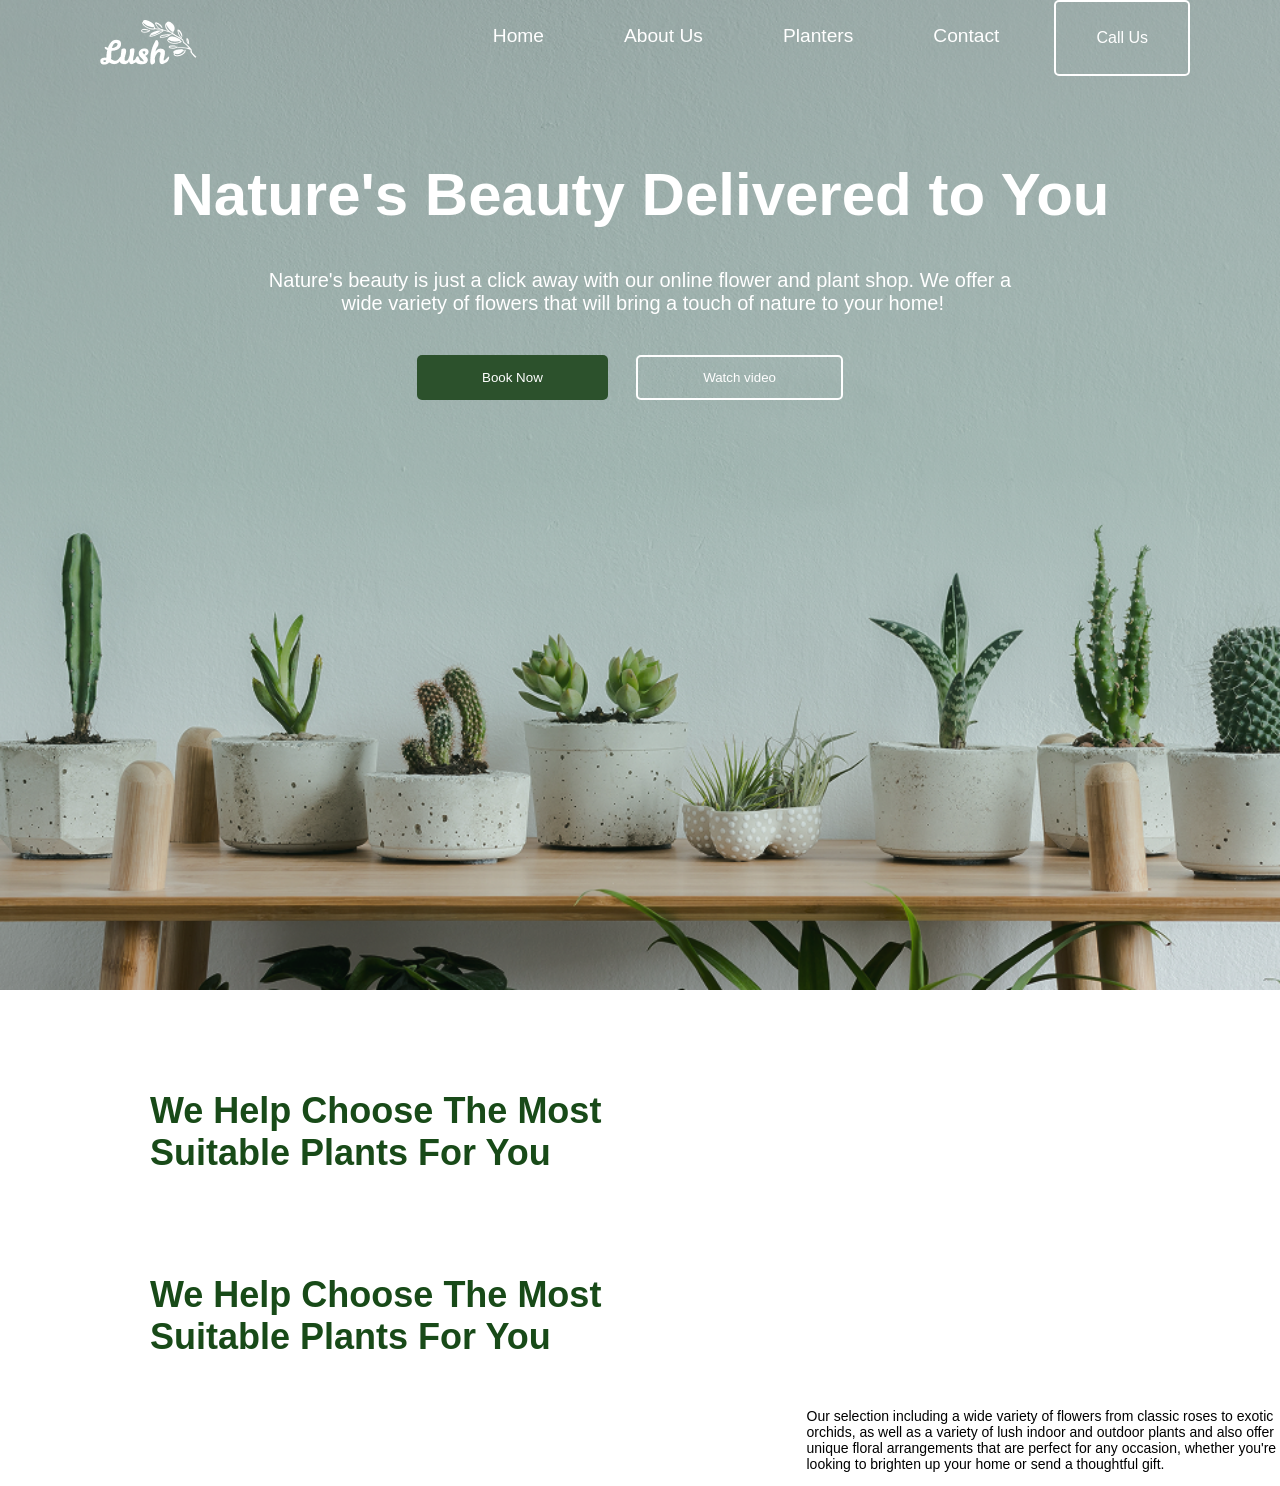
==== main.html @ b25f679a "first" ====
<html>
    <head>
        <meta charset="utf-8">
        <title>Nature's Beauty </title> 
        <link rel="stylesheet" type="text/css" href="css_style.css">
        </head>
        <body>
            <div class="bg-image">
                <div class="logo">
                    <img src="Assests/Web_Logo.png" width="150" height="150">
                </div>
                <div class="topnav">
                    <a class="active" href="#home">Home</a>
                    <a href="#aboutus">About Us</a>
                    <a href="#planters">Planters</a>
                    <a href="#contact">Contact</a>
                    <button class="callus-button">Call Us</a>
                </div> 
                <div class="text">
                    <h1>Nature's Beauty Delivered to You</h1>
                    <pre class="text1">Nature's beauty is just a click away with our online flower and plant shop. We offer a
 wide variety of flowers that will bring a touch of nature to your home!</pre>
                    <button class="button1" type="button">Book Now</button>
                    <button class="b2" type="button">Watch video</button>
                </div>  
            </div> 
            <div class="text2">
                    <h1><pre>We Help Choose The Most 
Suitable Plants For You</pre></h1>
                
            </div>
            <div class="text-container">
                <div class="text2">
                <h1><pre>We Help Choose The Most 
Suitable Plants For You</pre></h1>   
                </div>
                <div class="text3">
                <pre>Our selection including a wide variety of flowers from classic roses to exotic
orchids, as well as a variety of lush indoor and outdoor plants and also offer
unique floral arrangements that are perfect for any occasion, whether you're 
looking to brighten up your home or send a thoughtful gift. </pre>
                </div>
            </div>

            
        </body>
---- css_style.css ----
body{
                margin: 0px;
                padding: 0px;  
            }
            *{
                font-family: Arial, Helvetica, sans-serif;
            }
            .topnav{
                overflow: hidden;
                float: right;
                display: flex;
                gap: 30px;
                margin-right: 90px;
            }
            .topnav a{
                color: white;   
                border-bottom: 2px solid transparent;
                margin-top: 0%;
                padding: 25px ;
                text-decoration: none;
                font-size: larger;
            }
            
            
            .topnav a::after {
                content: "";
                display: block;
                width: 0;
                height: 2px;
                background: white;
                
            }
            .topnav a:hover::after {
                width: 100%;
            }
            topnav a.active::after {
                width: 100%;
            }
            .callus-button {
                background-color: transparent;
                color: white;
                padding: 15px 40px;
                text-align: center;
                font-size: medium;
                border: 2px solid white;
                border-radius: 5px;
                box-sizing: border-box;
                cursor: pointer;
            }
            .bg-image {
                background-image: url("Assests/home_image.png");
                background-position: center;
                background-repeat: no-repeat;
                background-size: cover;
                position: relative;
                height: 110%;
                width: 100%;
            } 
            .logo{
                position: absolute;
                top: 10px;
                left: 100px;
               cursor: pointer; 
            }  
            .logo img{
                width: 100%;
                height: 100%;
                align-items: center;
            }
            .text {
                padding: 120px;
                text-align: center;
                font-size: 30px;
                color: white;
            }
            .text1 {
                font-size: 20px;
                text-align: center;
                margin-top: 0px;
            }
            .button1 {
                background-color:rgb(44, 81, 44);
                color: white;
                padding: 15px 65px;
                margin-right: 20px;
                margin-top: 15px;
                text-align: center;
                border: none;
                border-radius: 5px;
                cursor: pointer;
            }
            .button1:hover {
                background-color: rgb(34, 61, 34);
            }
            .b2 {
                background-color: transparent;
                color: white;
                padding: 13px 65px;
                margin-left: 0px;
                margin-top: 20px;
                margin-right: 20px;
                text-align: center;
                border: 2px solid white;
                border-radius: 5px;
                cursor: pointer;
            }
    
            .text2 {
                font-size: 18px;
                color: rgb(24, 74, 24);
                margin-top: 100px;
                margin-left:150px;
            }      


            .text3 {
                font-size: 14px;
                color: black;
                float:right;
            }
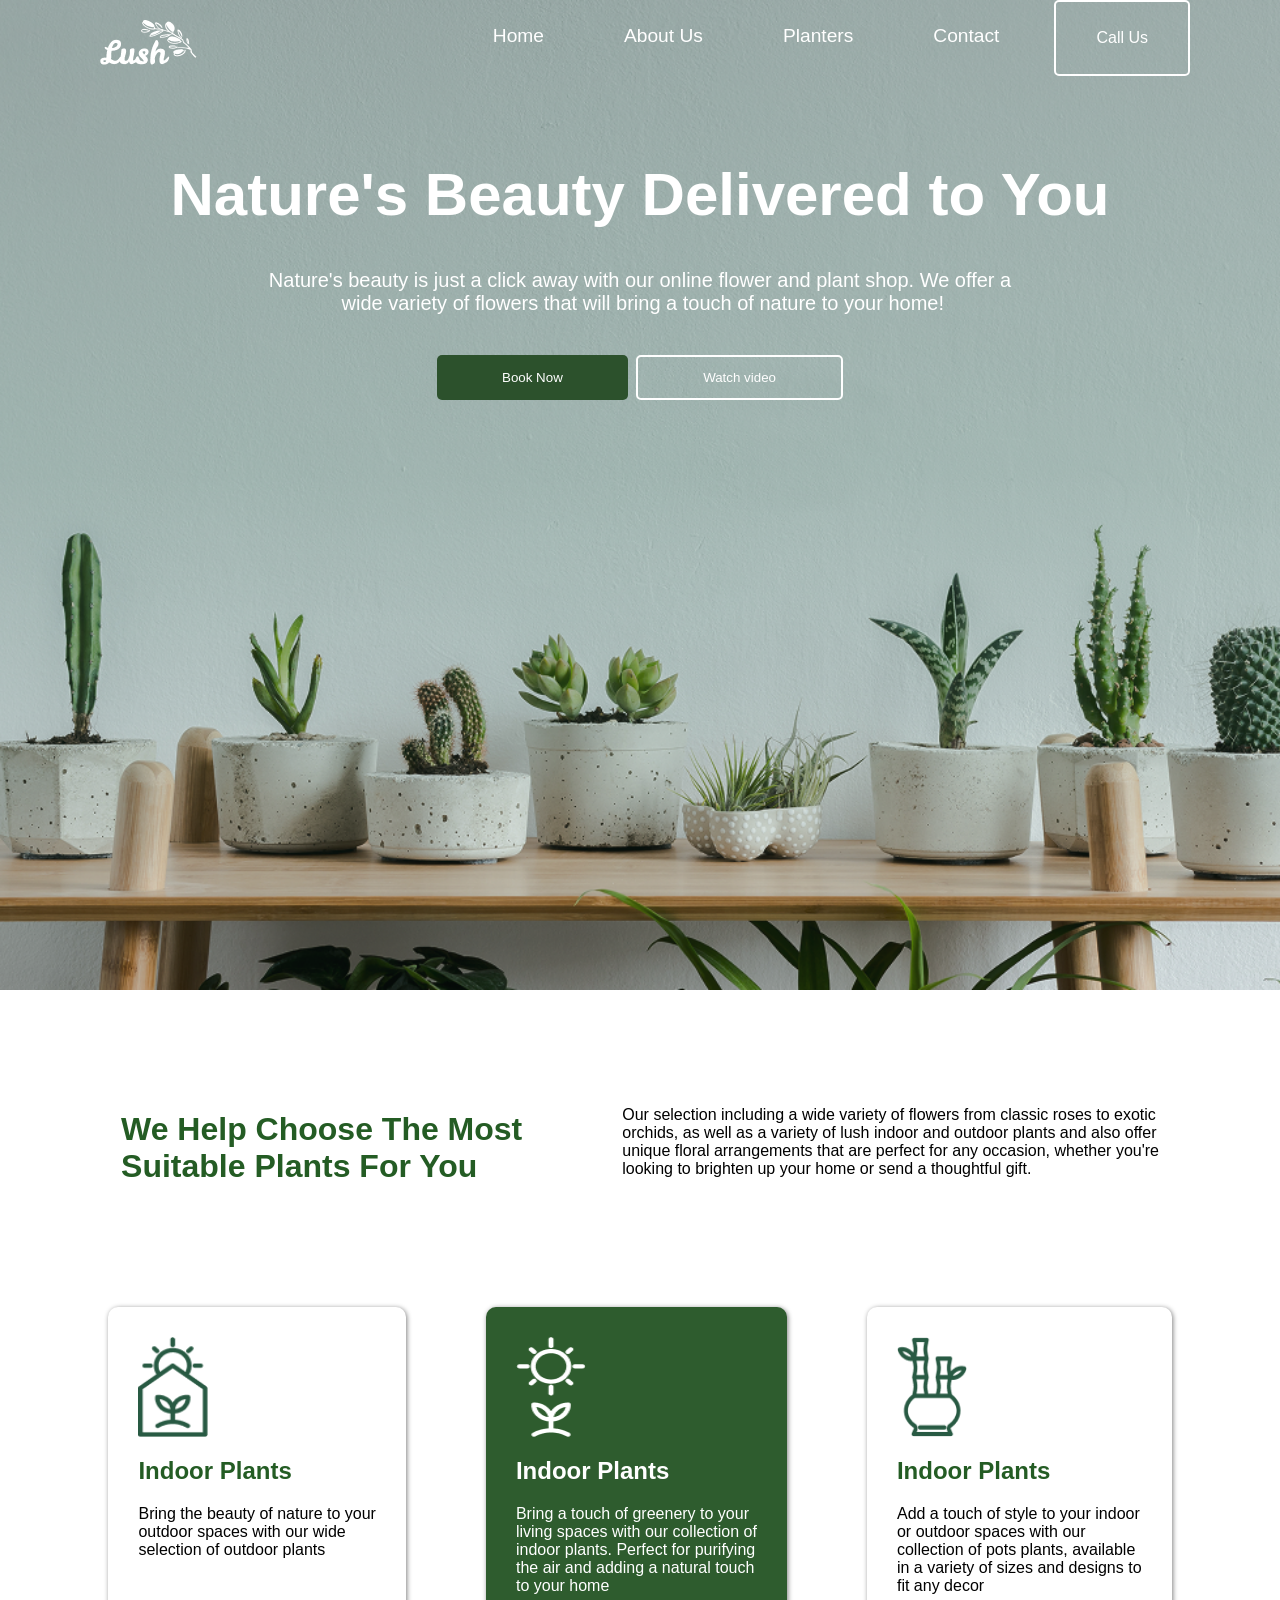
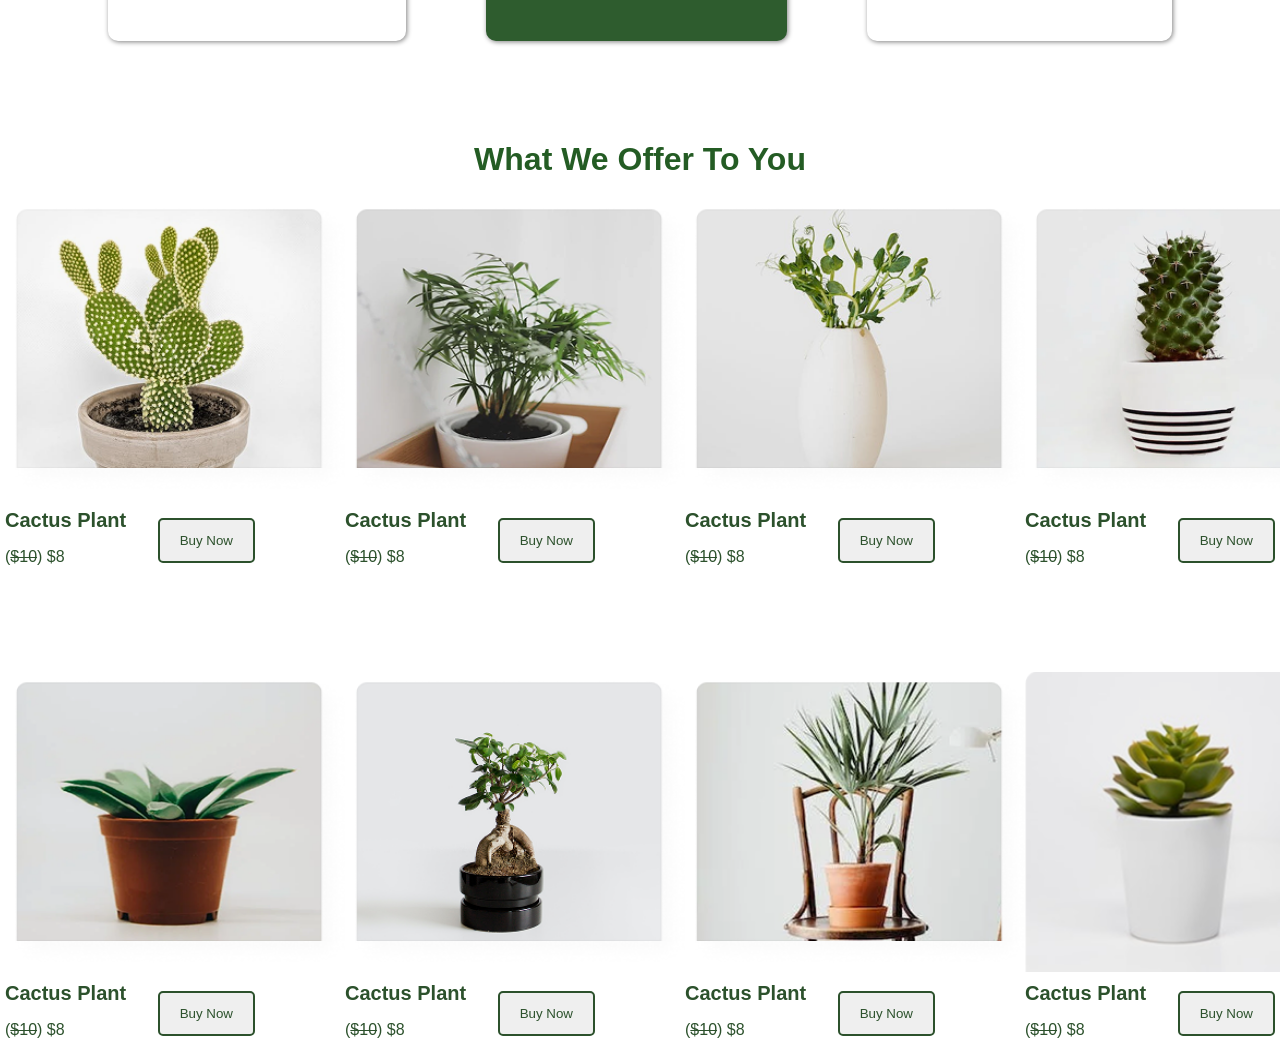
==== commit 5fccf1cf: "second" ====
--- a/main.html
+++ b/main.html
@@ -24,24 +24,125 @@
                     <button class="b2" type="button">Watch video</button>
                 </div>  
             </div> 
-            <div class="text2">
-                    <h1><pre>We Help Choose The Most 
-Suitable Plants For You</pre></h1>
-                
-            </div>
             <div class="text-container">
                 <div class="text2">
-                <h1><pre>We Help Choose The Most 
-Suitable Plants For You</pre></h1>   
-                </div>
-                <div class="text3">
-                <pre>Our selection including a wide variety of flowers from classic roses to exotic
-orchids, as well as a variety of lush indoor and outdoor plants and also offer
-unique floral arrangements that are perfect for any occasion, whether you're 
-looking to brighten up your home or send a thoughtful gift. </pre>
+                <h1>We Help Choose The Most <br>
+                    Suitable Plants For You</h1>   
+                <p>Our selection including a wide variety of flowers from classic roses to exotic<br>
+                    orchids, as well as a variety of lush indoor and outdoor plants and also offer<br>
+                    unique floral arrangements that are perfect for any occasion, whether you're <br>
+                    looking to brighten up your home or send a thoughtful gift. </p>
+
                 </div>
             </div>
-
+            <div class="card">
+                <div class="card1">
+                    <img src="Assests/Type_1.png" width="70" height="100">
+                    <h2>Indoor Plants</h2>
+                    <p>Bring the beauty of nature to your<br> outdoor spaces with our wide<br>
+                    selection of outdoor plants</p>
+                    </div>
+                <div class="card2">
+                    <img src="Assests/Type_2.png" width="70" height="100">
+                    <h2>Indoor Plants</h2>
+                    <p>Bring a touch of greenery to your<br>
+                        living spaces with our collection of<br>
+                        indoor plants. Perfect for purifying<br>
+                    the air and adding a natural touch<br>
+                to your home</p>
+                    </div>
+                <div class="card1">
+                    <img src="Assests/Type_3.png" width="70" height="100">
+                    <h2>Indoor Plants</h2>
+                    <p>Add a touch of style to your indoor<br>
+                    or outdoor spaces with our<br>
+                    collection of pots plants, available<br>
+                    in a variety of sizes and designs to<br>
+                    fit any decor</p>
+                </div>
+            </div>
+            <h1 style="text-align: center; margin-top: 100px; color:  rgb(36, 92, 36);"> What We Offer To You</h1>
+            <div class="plant">
+                <div class="plant1">
+                    <img src="Assests/Product_Plant_1.png" width="350" height="300">
+                    <div class="name">
+                        <div class="name-content">
+                            <h2>Cactus Plant</h2>
+                            <p>(<del>$10</del>) $8</p>
+                        </div>
+                        <button class="b3" type="button">Buy Now</button>
+                    </div>  
+                </div>
+                <div class="plant1">
+                    <img src="Assests/Product_Plant_2.png" width="350" height="300">
+                    <div class="name">
+                        <div class="name-content">
+                            <h2>Cactus Plant</h2>
+                            <p>(<del>$10</del>) $8</p>
+                        </div>
+                        <button class="b3" type="button">Buy Now</button>
+                    </div>  
+                </div>
+                <div class="plant1">
+                    <img src="Assests/Product_Plant_3.png" width="350" height="300">
+                    <div class="name">
+                        <div class="name-content">
+                            <h2>Cactus Plant</h2>
+                            <p>(<del>$10</del>) $8</p>
+                        </div>
+                        <button class="b3" type="button">Buy Now</button>
+                    </div>  
+                </div>
+                <div class="plant1">
+                    <img src="Assests/Product_Plant_4.png" width="350" height="300">
+                    <div class="name">
+                        <div class="name-content">
+                            <h2>Cactus Plant</h2>
+                            <p>(<del>$10</del>) $8</p>
+                        </div>
+                        <button class="b3" type="button">Buy Now</button>
+                    </div>  
+                </div>
+                <div class="plant1">
+                    <img src="Assests/Product_Plant_5.png" width="350" height="300">
+                    <div class="name">
+                        <div class="name-content">
+                            <h2>Cactus Plant</h2>
+                            <p>(<del>$10</del>) $8</p>
+                        </div>
+                        <button class="b3" type="button">Buy Now</button>
+                    </div>  
+                </div>
+                <div class="plant1">
+                    <img src="Assests/Product_Plant_6.png" width="350" height="300">
+                    <div class="name">
+                        <div class="name-content">
+                            <h2>Cactus Plant</h2>
+                            <p>(<del>$10</del>) $8</p>
+                        </div>
+                        <button class="b3" type="button">Buy Now</button>
+                    </div>  
+                </div>
+                <div class="plant1">
+                    <img src="Assests/Product_Plant_7.png" width="350" height="300">
+                    <div class="name">
+                        <div class="name-content">
+                            <h2>Cactus Plant</h2>
+                            <p>(<del>$10</del>) $8</p>
+                        </div>
+                        <button class="b3" type="button">Buy Now</button>
+                    </div>  
+                </div>
+                <div class="plant1">
+                    <img src="Assests/Product_Plant_8.png" width="300" height="300">
+                    <div class="name">
+                        <div class="name-content">
+                            <h2>Cactus Plant</h2>
+                            <p>(<del>$10</del>) $8</p>
+                        </div>
+                        <button class="b3" type="button">Buy Now</button>
+                    </div>  
+                </div>
+            </div>
             
-        </body>
         
--- a/css_style.css
+++ b/css_style.css
@@ -3,6 +3,7 @@
                 margin: 0px;
                 padding: 0px;  
             }
+            
             *{
                 font-family: Arial, Helvetica, sans-serif;
             }
@@ -83,7 +84,6 @@
                 background-color:rgb(44, 81, 44);
                 color: white;
                 padding: 15px 65px;
-                margin-right: 20px;
                 margin-top: 15px;
                 text-align: center;
                 border: none;
@@ -97,29 +97,83 @@
                 background-color: transparent;
                 color: white;
                 padding: 13px 65px;
-                margin-left: 0px;
                 margin-top: 20px;
-                margin-right: 20px;
                 text-align: center;
                 border: 2px solid white;
                 border-radius: 5px;
                 cursor: pointer;
             }
+            .text-container{
+                display: flex;
+                flex-direction: column;
+            }
     
             .text2 {
-                font-size: 18px;
-                color: rgb(24, 74, 24);
-                margin-top: 100px;
-                margin-left:150px;
-            }      
+                display:flex;
+                padding: 100px;
+                gap: 100px;
+                justify-content: center;
+            } 
+            .text2 h1 {
+                color: rgb(36, 92, 36);
+            }     
+            .card{
+                display: flex;
+                gap: 80px;
+                justify-content: center;
+                
+            }
+            .card1 {
+                box-shadow: 1px 1px 5px grey;
+                padding: 30px;
+                border-radius: 10px;
+            }
+            .card2 {
+                background: rgb(46, 92, 46);
+                color: white;
+                box-shadow: 1px 1px 5px grey;
+                padding: 30px;
+                border-radius: 10px;
+            }
+            .card1 h2{
+                color:rgb(36, 92, 36);
+            }
+            .plant{
+                display: flex;
+                justify-content: center;
+                gap: 90px;
+                flex-flow: row wrap;
+                
+            }
+            .plant1 {
+                width:250px;
+                display: flex;
+                flex-direction: column;
 
-
-            .text3 {
-                font-size: 14px;
-                color: black;
-                float:right;
+                background: white;
             }
-            
+            .name {
+                justify-content: space-between;
+                align-items: center;
+                display: flex;
+                color:rgb(44, 81, 44);
+            }
+            .name-content h2 {
+                margin: 10px 0px;
+                font-size: 20px;
+                margin-right: 20px;
+            }
+            .b3{
+                color: rgb(44, 81, 44);
+                border: 2px solid rgb(44, 81, 44);
+                border-radius: 5px;
+                padding: 13px 20px;
+                
+            }
+            .b3:hover {
+                background-color:rgb(44, 81, 44);
+                color: white;
+            }
 
 
             
